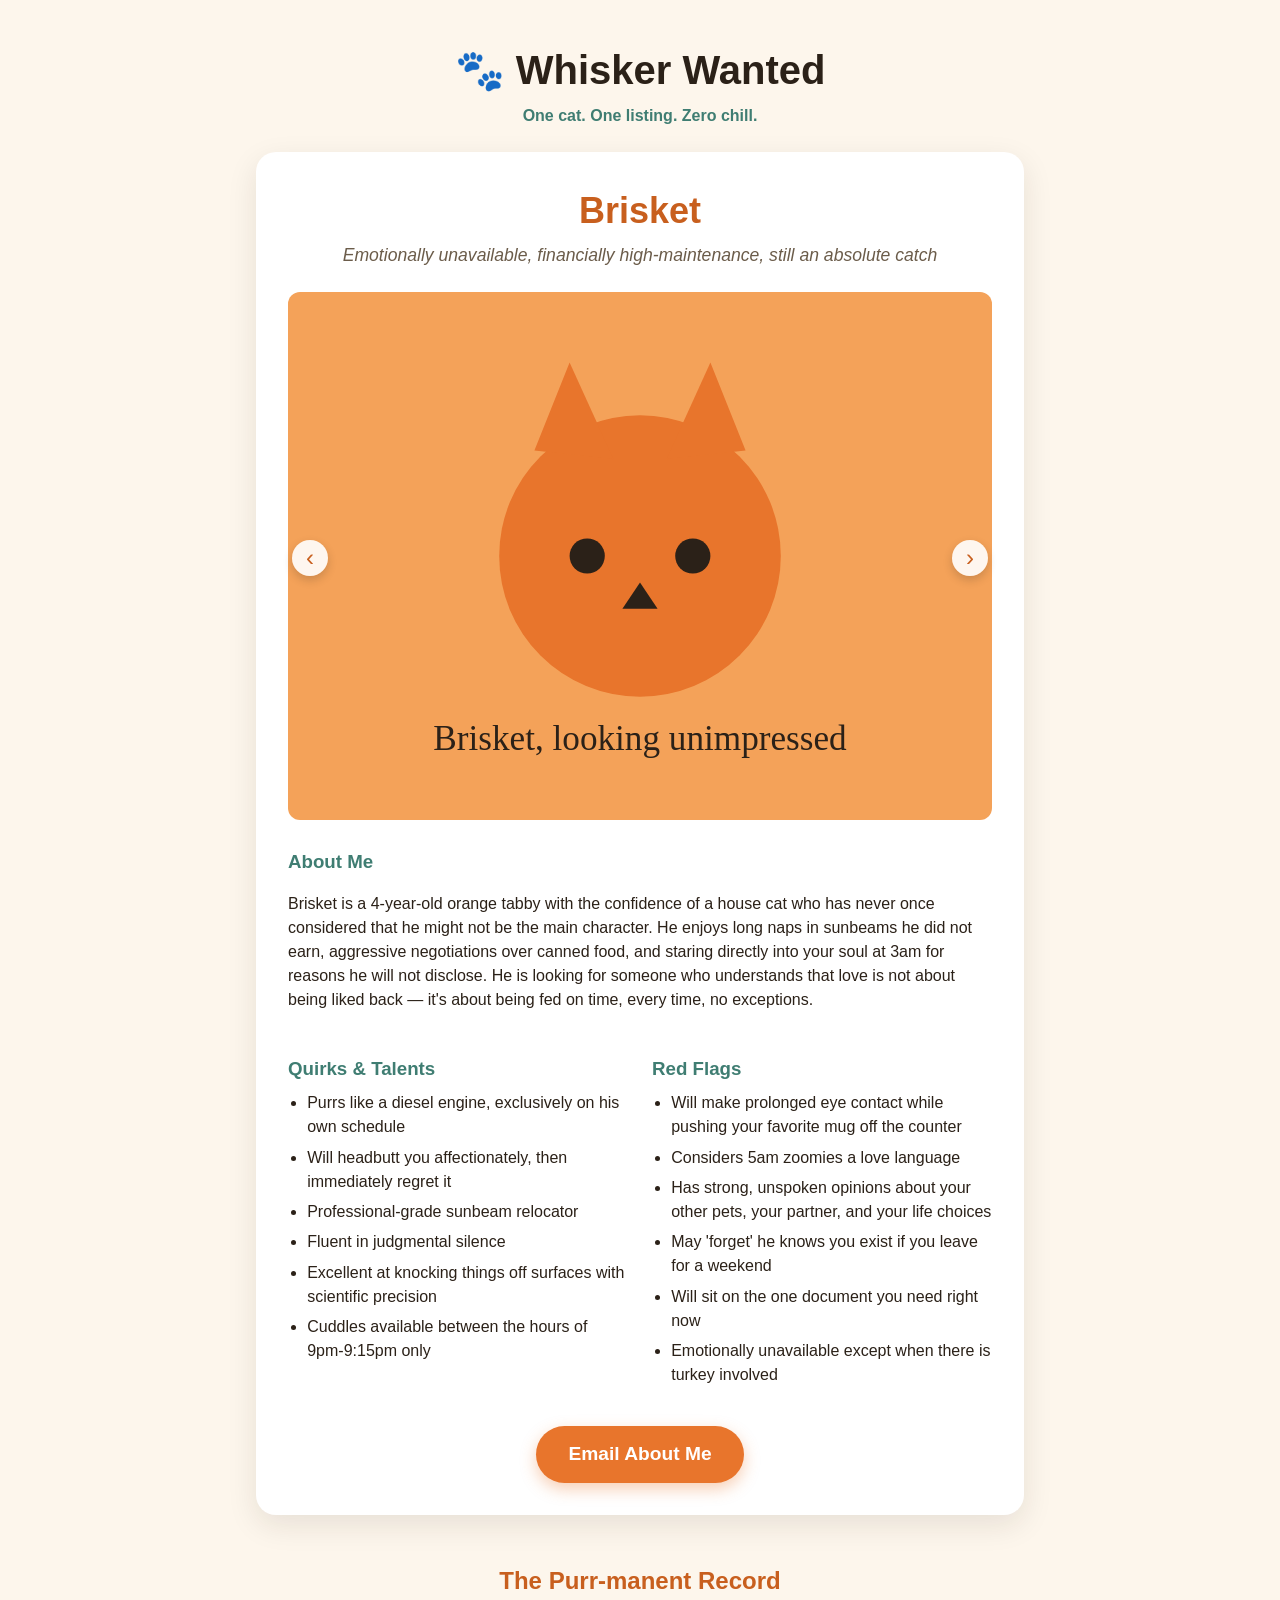
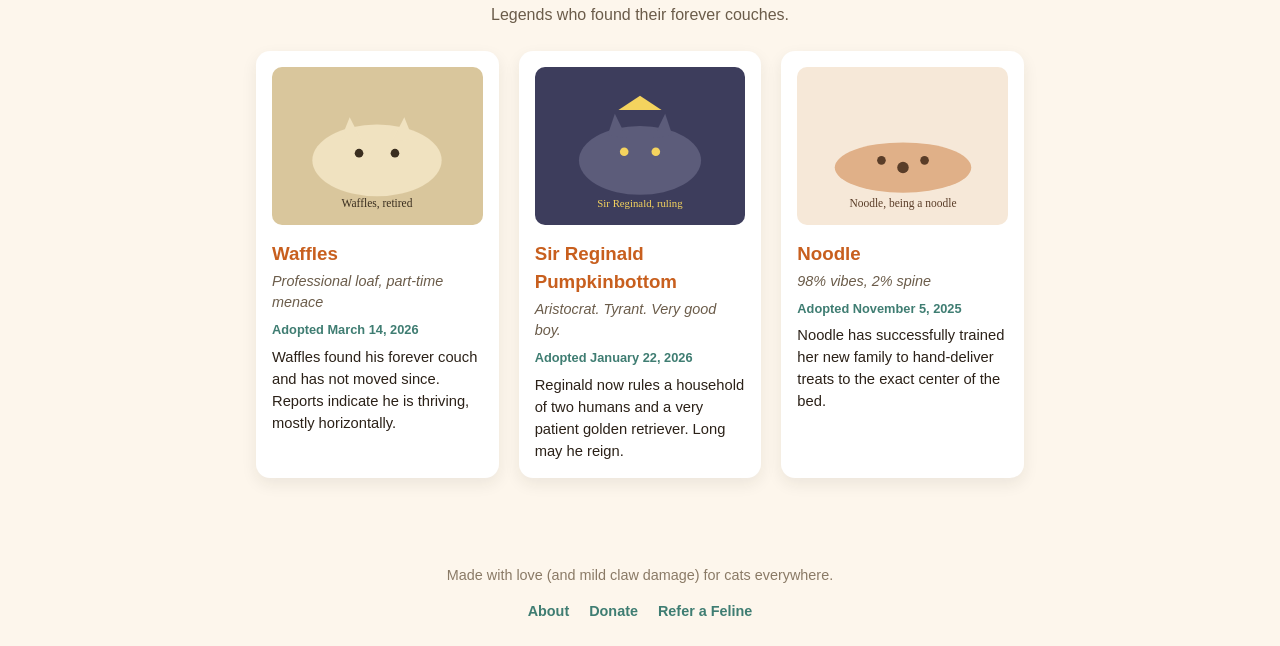
==== index.html @ fd33b9ab "init" ====
<!DOCTYPE html>
<html lang="en">
<head>
<meta charset="UTF-8">
<meta name="viewport" content="width=device-width, initial-scale=1.0">
<title>Whisker Wanted</title>
<link rel="stylesheet" href="style.css">
</head>
<body>

<header class="site-header">
  <h1>🐾 Whisker Wanted</h1>
  <p class="site-subtitle">One cat. One listing. Zero chill.</p>
</header>

<main>
  <section id="featured-cat" class="cat-card">
    <div class="adopted-banner" id="adopted-banner" hidden>
      <span>ADOPTED!</span>
    </div>

    <div class="cat-header">
      <h2 id="cat-name">Loading…</h2>
      <p class="tagline" id="cat-tagline"></p>
    </div>

    <div class="gallery-carousel">
      <button type="button" class="gallery-nav gallery-prev" id="gallery-prev" aria-label="Previous photo">&#8249;</button>
      <div class="gallery" id="cat-gallery"></div>
      <button type="button" class="gallery-nav gallery-next" id="gallery-next" aria-label="Next photo">&#8250;</button>
    </div>

    <div class="cat-section">
      <h3>About Me</h3>
      <p id="cat-bio"></p>
    </div>

    <div class="cat-section two-col">
      <div>
        <h3>Quirks &amp; Talents</h3>
        <ul id="cat-traits"></ul>
      </div>
      <div>
        <h3>Red Flags</h3>
        <ul id="cat-redflags"></ul>
      </div>
    </div>

    <div class="cta">
      <a id="email-button" class="email-button" href="#">Email About Me</a>
      <p class="adopted-note" id="adopted-note" hidden></p>
    </div>
  </section>

  <section id="archive" class="archive-section">
    <h2>The Purr-manent Record</h2>
    <p class="archive-subtitle">Legends who found their forever couches.</p>
    <div class="archive-grid" id="archive-grid"></div>
  </section>
</main>

<footer class="site-footer">
  <p>Made with love (and mild claw damage) for cats everywhere.</p>
  <nav class="footer-links">
    <a href="about.html">About</a>
    <a href="donate.html">Donate</a>
    <a href="refer.html">Refer a Feline</a>
  </nav>
</footer>

<script src="script.js"></script>
</body>
</html>
---- style.css ----
:root {
  --cream: #fdf6ec;
  --orange: #e8752c;
  --orange-dark: #c85f1e;
  --teal: #3f7d72;
  --ink: #2b2118;
  --card-bg: #ffffff;
}

* { box-sizing: border-box; }

body {
  margin: 0;
  font-family: -apple-system, BlinkMacSystemFont, "Segoe UI", Roboto, sans-serif;
  background: var(--cream);
  color: var(--ink);
  line-height: 1.5;
}

.site-header {
  text-align: center;
  padding: 2.5rem 1rem 1.5rem;
}

.site-header h1 {
  margin: 0;
  font-size: 2.5rem;
}

.site-subtitle {
  margin: 0.25rem 0 0;
  color: var(--teal);
  font-weight: 600;
}

main {
  max-width: 800px;
  margin: 0 auto;
  padding: 0 1rem 3rem;
}

.cat-card {
  position: relative;
  background: var(--card-bg);
  border-radius: 20px;
  padding: 2rem;
  box-shadow: 0 10px 30px rgba(43, 33, 24, 0.1);
  overflow: hidden;
}

.cat-header {
  text-align: center;
  margin-bottom: 1.5rem;
}

.cat-header h2 {
  font-size: 2.25rem;
  margin: 0 0 0.25rem;
  color: var(--orange-dark);
}

.tagline {
  font-style: italic;
  color: #6b5c4a;
  margin: 0;
  font-size: 1.1rem;
}

.gallery-carousel {
  position: relative;
  margin-bottom: 1.5rem;
}

.gallery {
  display: flex;
  gap: 0.75rem;
  overflow-x: auto;
  scroll-snap-type: x mandatory;
  scroll-behavior: smooth;
  -webkit-overflow-scrolling: touch;
  scrollbar-width: none;
  padding: 0 0 0.25rem;
}

.gallery::-webkit-scrollbar {
  display: none;
}

.gallery img {
  flex: 0 0 82%;
  scroll-snap-align: center;
  border-radius: 12px;
  display: block;
  aspect-ratio: 4 / 3;
  object-fit: cover;
}

.gallery-nav {
  position: absolute;
  top: 50%;
  transform: translateY(-50%);
  width: 2.25rem;
  height: 2.25rem;
  border-radius: 50%;
  border: none;
  background: rgba(255, 255, 255, 0.9);
  color: var(--orange-dark);
  font-size: 1.5rem;
  line-height: 1;
  display: flex;
  align-items: center;
  justify-content: center;
  cursor: pointer;
  box-shadow: 0 4px 10px rgba(43, 33, 24, 0.2);
  z-index: 2;
  transition: background 0.15s ease;
}

.gallery-nav:hover {
  background: #fff;
}

.gallery-prev {
  left: 0.25rem;
}

.gallery-next {
  right: 0.25rem;
}

@media (min-width: 640px) {
  .gallery img {
    flex-basis: calc((100% - 1.5rem) / 3);
    scroll-snap-align: start;
  }
}

.cat-section {
  margin-bottom: 1.5rem;
}

.cat-section h3 {
  color: var(--teal);
  margin-bottom: 0.5rem;
}

.two-col {
  display: grid;
  grid-template-columns: 1fr 1fr;
  gap: 1.5rem;
}

.cat-section ul {
  margin: 0;
  padding-left: 1.2rem;
}

.cat-section li {
  margin-bottom: 0.4rem;
}

.cta {
  text-align: center;
  margin-top: 2rem;
}

.email-button {
  display: inline-block;
  background: var(--orange);
  color: white;
  text-decoration: none;
  font-weight: 700;
  font-size: 1.2rem;
  padding: 0.9rem 2rem;
  border-radius: 999px;
  transition: transform 0.15s ease, background 0.15s ease;
  box-shadow: 0 6px 16px rgba(232, 117, 44, 0.35);
}

.email-button:hover {
  background: var(--orange-dark);
  transform: translateY(-2px);
}

.email-button.disabled {
  background: #b8b0a4;
  box-shadow: none;
  pointer-events: none;
  cursor: default;
}

.adopted-note {
  margin-top: 0.75rem;
  color: var(--teal);
  font-weight: 600;
}

/* Adopted banner */
.adopted-banner {
  position: absolute;
  top: 28px;
  right: -48px;
  background: var(--teal);
  color: white;
  padding: 0.5rem 3rem;
  transform: rotate(35deg);
  font-weight: 800;
  letter-spacing: 2px;
  font-size: 1.1rem;
  box-shadow: 0 4px 10px rgba(0,0,0,0.25);
  z-index: 5;
}

.cat-card.is-adopted .gallery {
  filter: grayscale(0.5) brightness(0.85);
}

/* Archive */
.archive-section {
  margin-top: 3rem;
  text-align: center;
}

.archive-section h2 {
  color: var(--orange-dark);
  margin-bottom: 0.25rem;
}

.archive-subtitle {
  color: #6b5c4a;
  margin-top: 0;
  margin-bottom: 1.5rem;
}

.archive-grid {
  display: grid;
  grid-template-columns: repeat(auto-fit, minmax(200px, 1fr));
  gap: 1.25rem;
  text-align: left;
}

.archive-card {
  background: var(--card-bg);
  border-radius: 14px;
  padding: 1rem;
  box-shadow: 0 6px 16px rgba(43, 33, 24, 0.08);
}

.archive-card img {
  width: 100%;
  border-radius: 10px;
  aspect-ratio: 4 / 3;
  object-fit: cover;
  margin-bottom: 0.5rem;
}

.archive-card h3 {
  margin: 0 0 0.15rem;
  color: var(--orange-dark);
}

.archive-card .archive-tagline {
  font-style: italic;
  font-size: 0.9rem;
  color: #6b5c4a;
  margin: 0 0 0.4rem;
}

.archive-card .archive-date {
  font-size: 0.8rem;
  color: var(--teal);
  font-weight: 600;
  margin: 0 0 0.4rem;
}

.archive-card p.archive-blurb {
  margin: 0;
  font-size: 0.92rem;
}

.site-footer {
  text-align: center;
  padding: 1.5rem;
  color: #8a7a66;
  font-size: 0.9rem;
}

.footer-links {
  margin-top: 0.75rem;
  display: flex;
  justify-content: center;
  gap: 1.25rem;
}

.footer-links a {
  color: var(--teal);
  font-weight: 600;
  text-decoration: none;
}

.footer-links a:hover {
  text-decoration: underline;
}

/* Secondary pages (About / Donate / Refer a Feline) */
.page-section {
  background: var(--card-bg);
  border-radius: 20px;
  padding: 2rem;
  box-shadow: 0 10px 30px rgba(43, 33, 24, 0.1);
  margin-bottom: 1.5rem;
}

.page-section h2 {
  color: var(--orange-dark);
  margin-top: 0;
}

.page-section p {
  margin-bottom: 1rem;
}

.back-home {
  display: inline-block;
  margin-bottom: 1.5rem;
  color: var(--teal);
  font-weight: 600;
  text-decoration: none;
}

.back-home:hover {
  text-decoration: underline;
}

.donate-options {
  display: grid;
  grid-template-columns: repeat(auto-fit, minmax(180px, 1fr));
  gap: 1rem;
  margin-top: 1.5rem;
}

.donate-card {
  background: var(--cream);
  border-radius: 14px;
  padding: 1.25rem;
  text-align: center;
}

.donate-card .amount {
  font-size: 1.5rem;
  font-weight: 800;
  color: var(--orange-dark);
  margin: 0 0 0.25rem;
}

.donate-card p {
  margin: 0;
  font-size: 0.9rem;
  color: #6b5c4a;
}

.contact-form {
  display: grid;
  gap: 1rem;
  max-width: 500px;
}

.contact-form label {
  display: block;
  font-weight: 600;
  margin-bottom: 0.35rem;
  color: var(--ink);
}

.contact-form input,
.contact-form textarea {
  width: 100%;
  padding: 0.65rem 0.8rem;
  border: 1px solid #dcd2c2;
  border-radius: 10px;
  font-family: inherit;
  font-size: 1rem;
  background: var(--cream);
  color: var(--ink);
}

.contact-form textarea {
  min-height: 120px;
  resize: vertical;
}

.contact-form button {
  justify-self: start;
  background: var(--orange);
  color: white;
  border: none;
  font-weight: 700;
  font-size: 1.05rem;
  padding: 0.8rem 1.75rem;
  border-radius: 999px;
  cursor: pointer;
  transition: transform 0.15s ease, background 0.15s ease;
  box-shadow: 0 6px 16px rgba(232, 117, 44, 0.35);
}

.contact-form button:hover {
  background: var(--orange-dark);
  transform: translateY(-2px);
}

@media (max-width: 560px) {
  .two-col {
    grid-template-columns: 1fr;
  }
  .gallery {
    grid-template-columns: repeat(2, 1fr);
  }
  .adopted-banner {
    font-size: 0.9rem;
    right: -55px;
    top: 22px;
  }
}
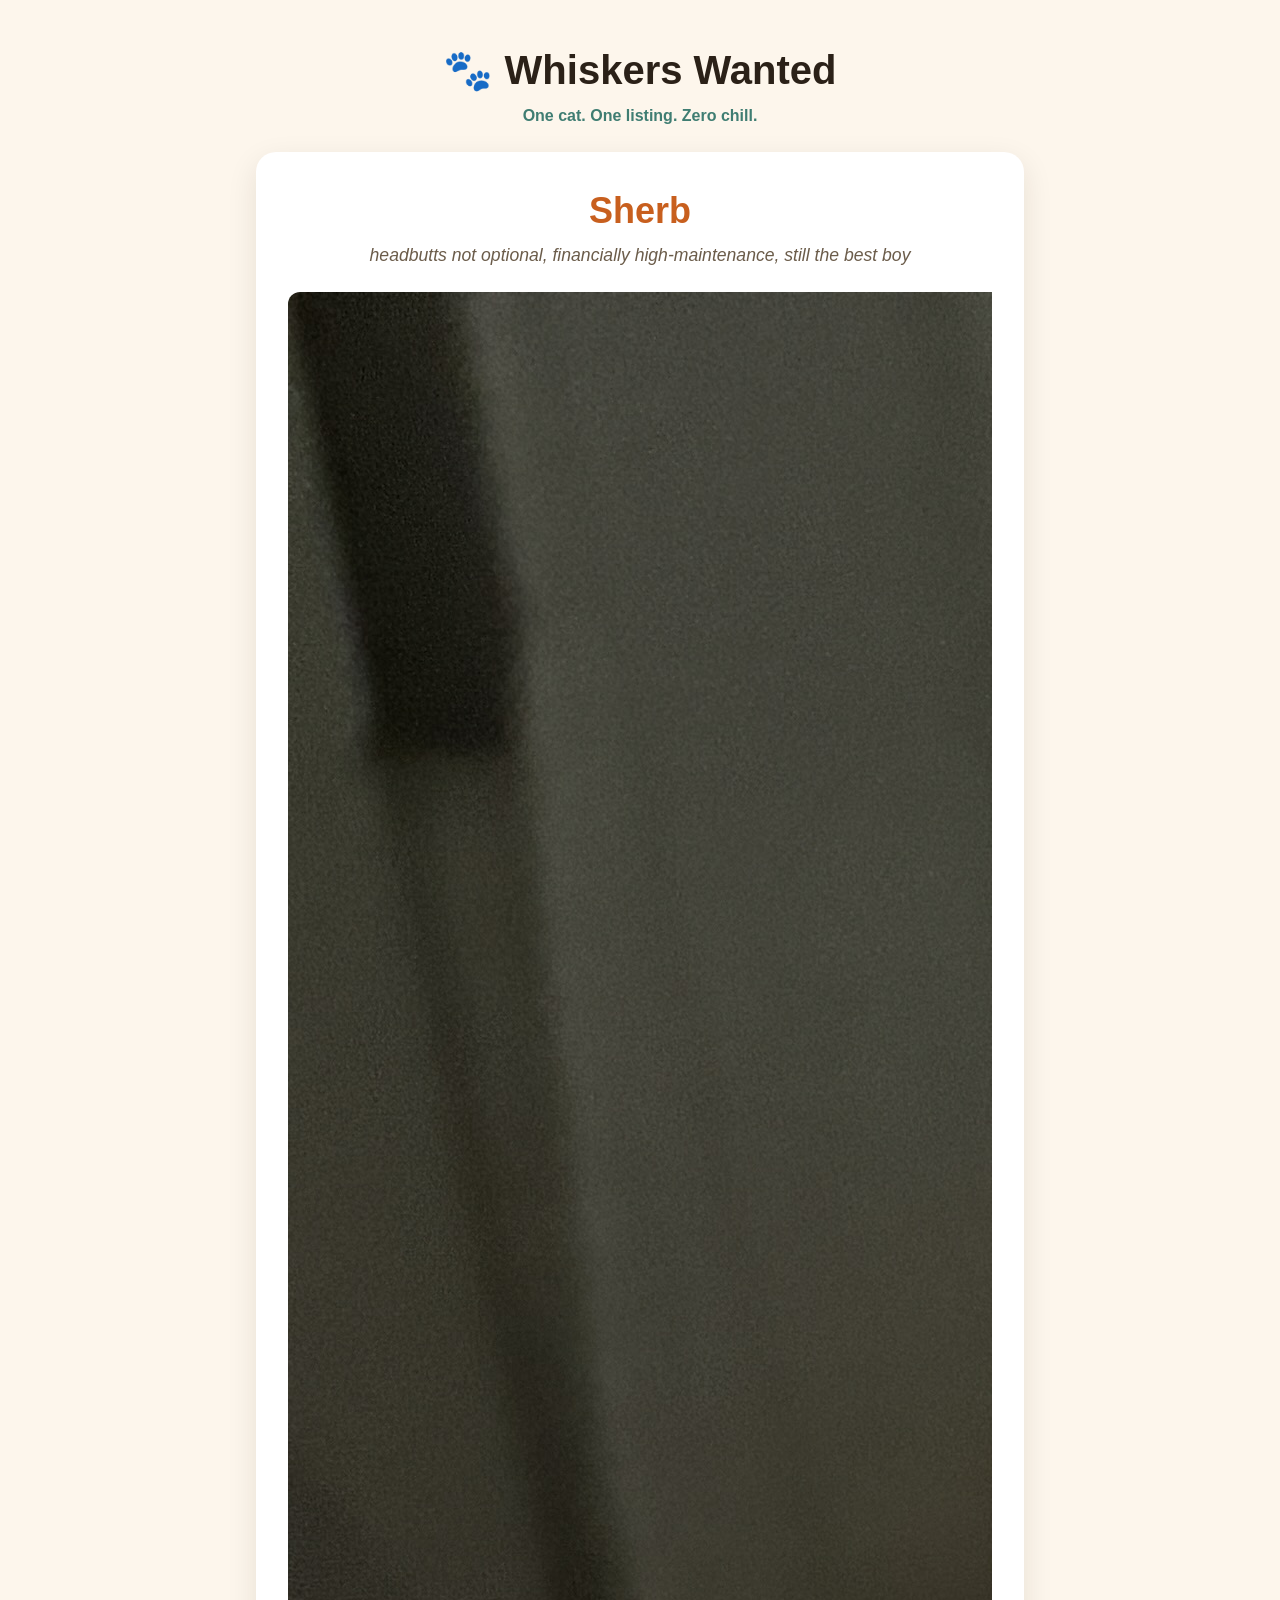
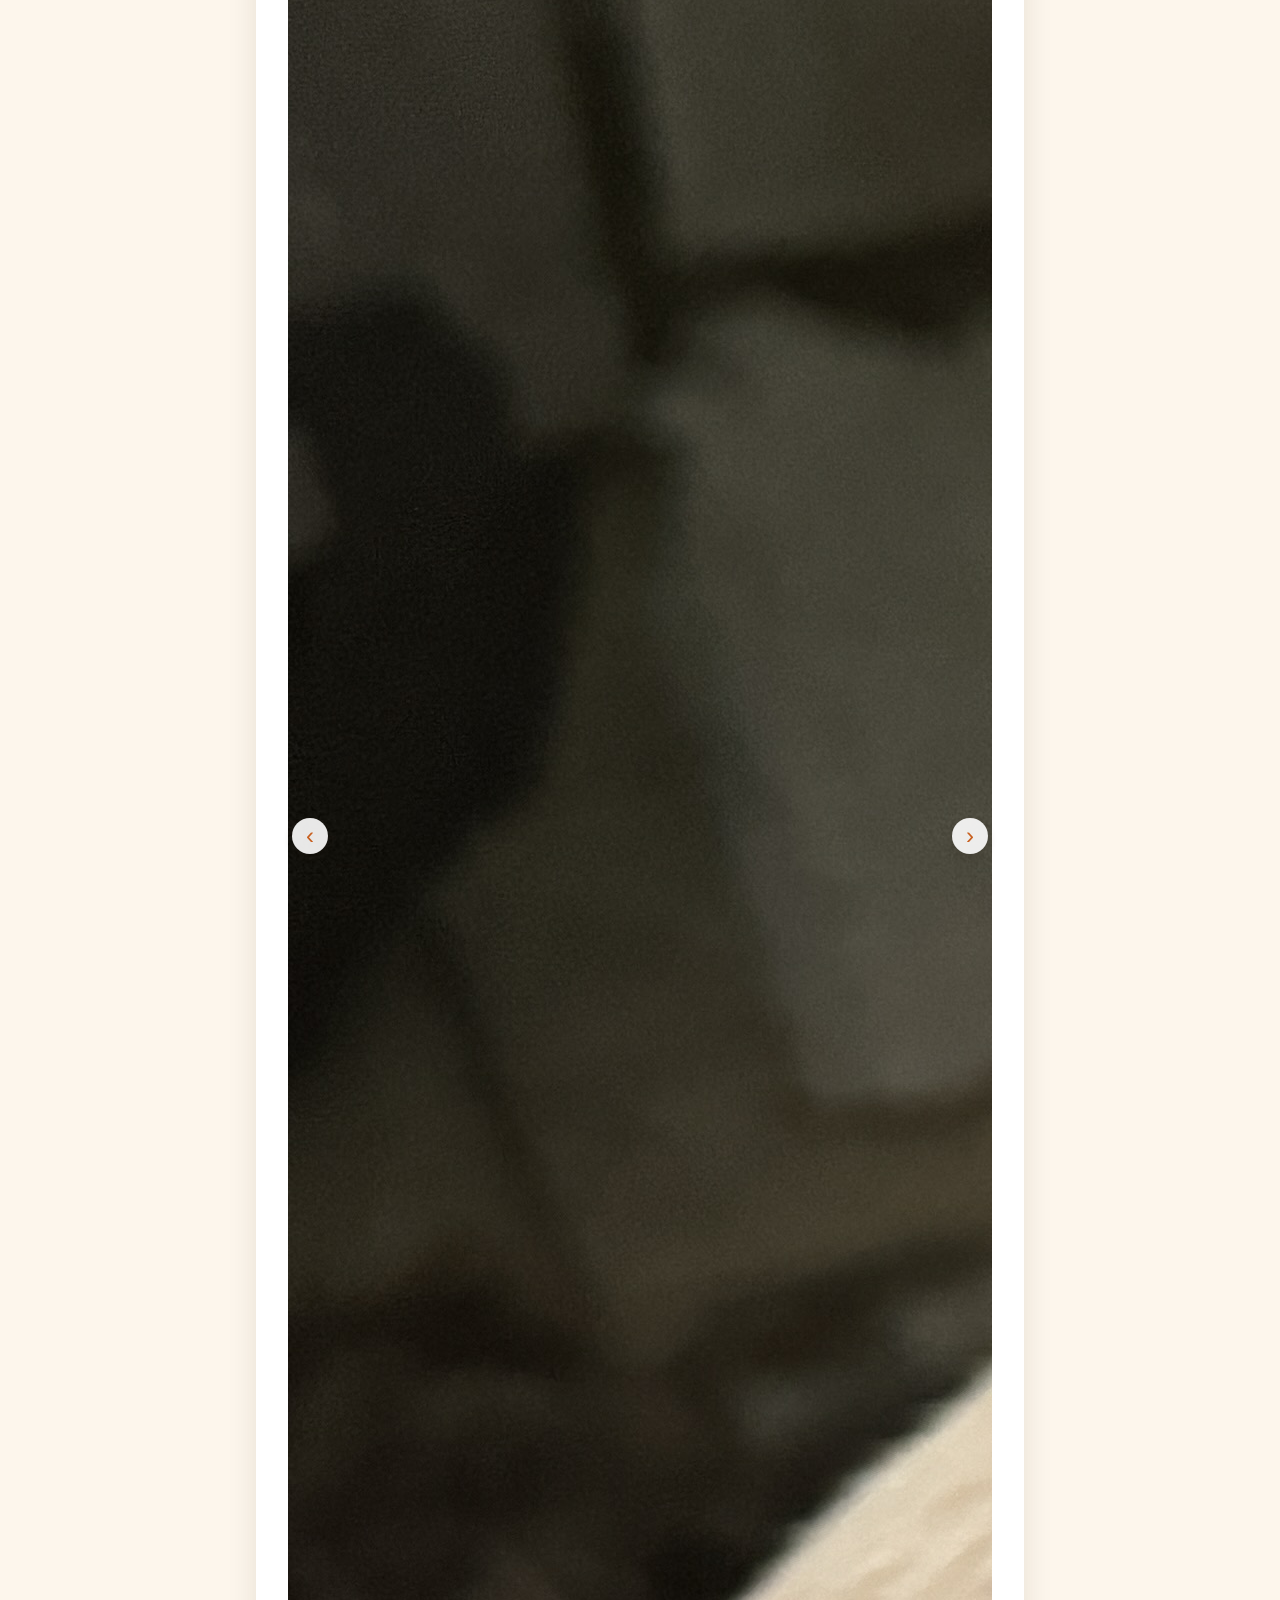
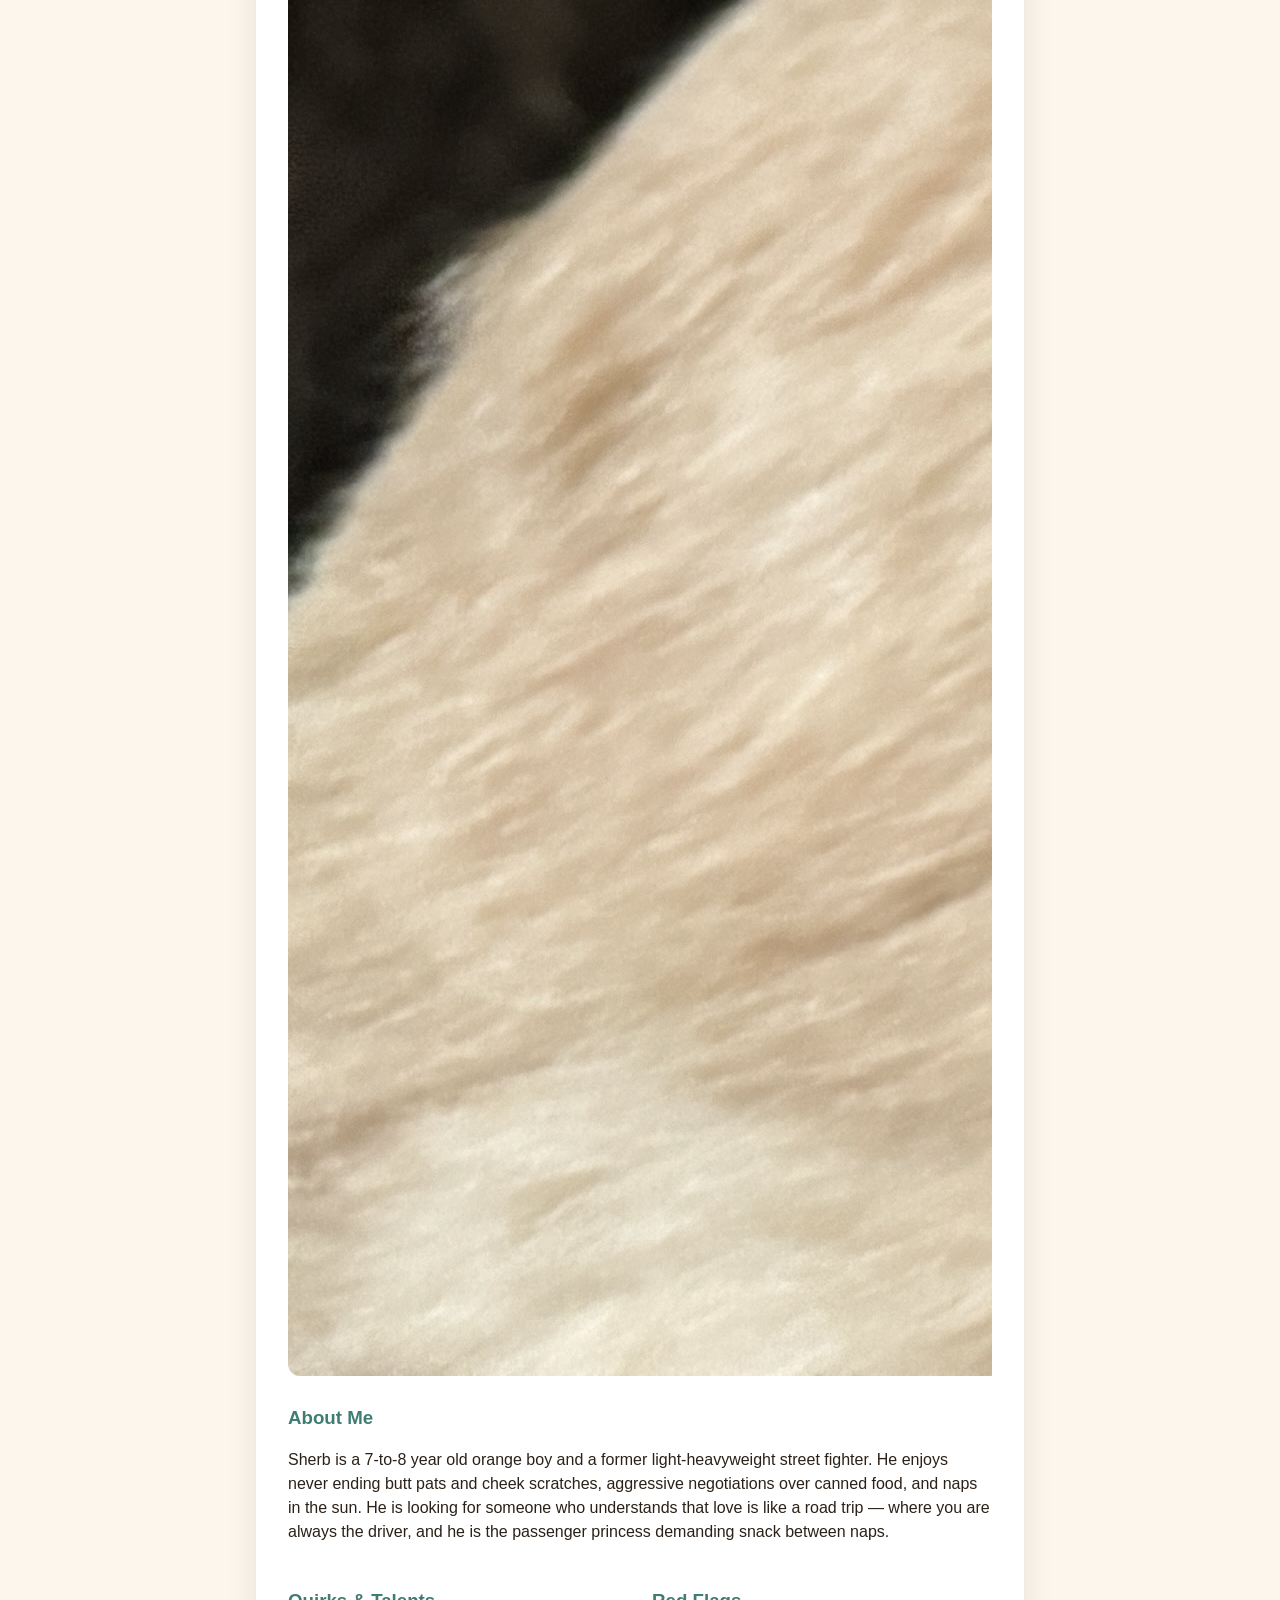
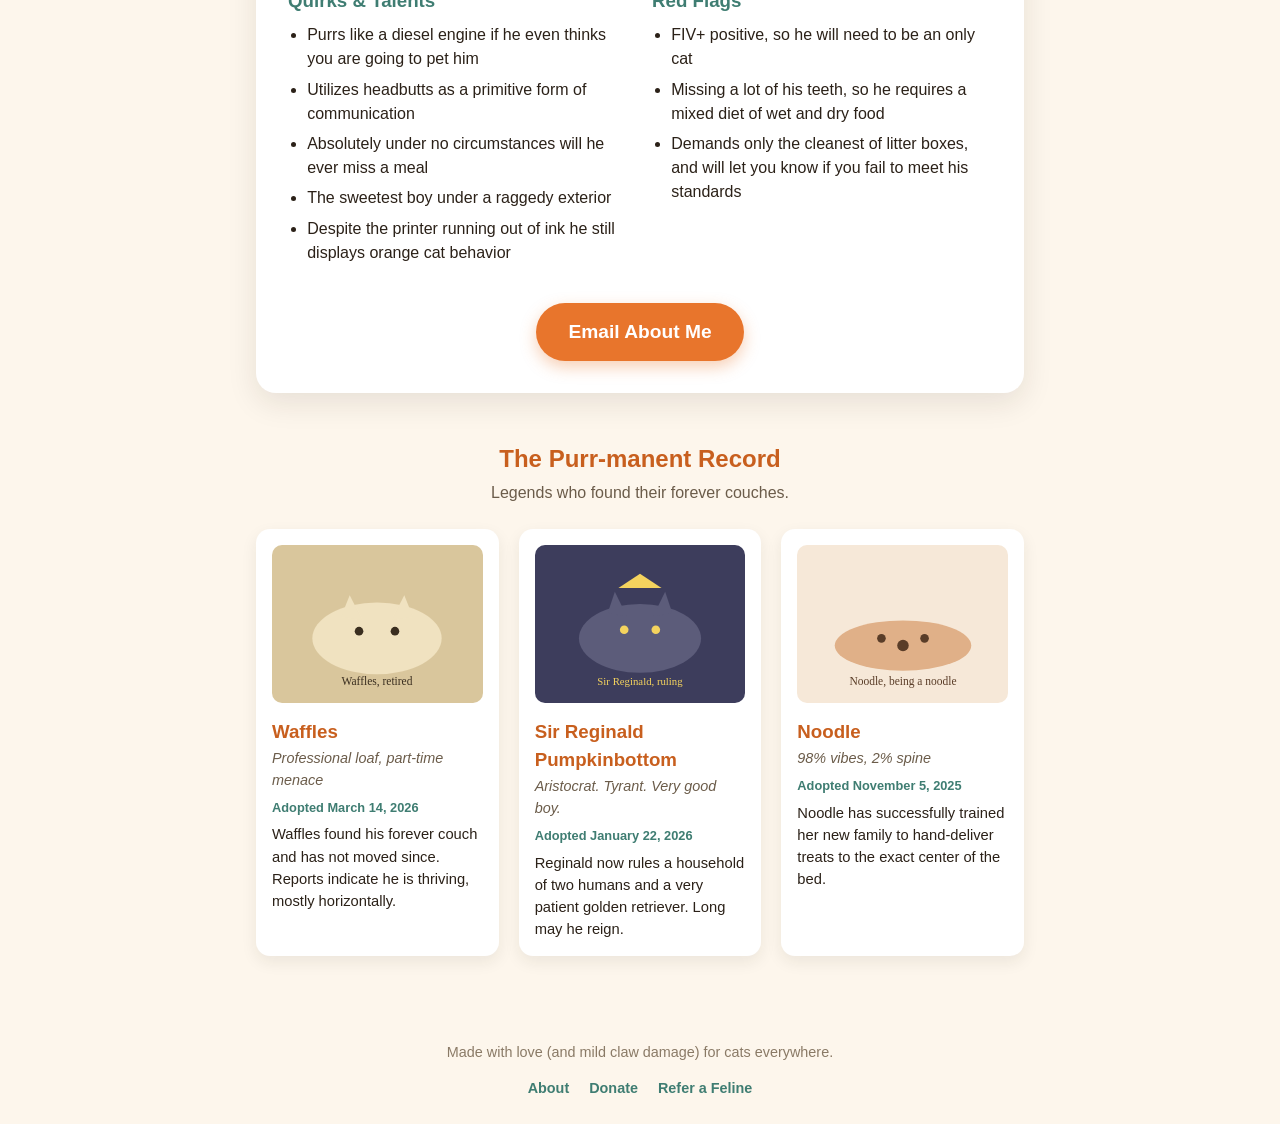
==== commit 11ba5219: "add sherb among some other nit text changes" ====
--- a/index.html
+++ b/index.html
@@ -1,73 +1,86 @@
-<!DOCTYPE html>
+<!doctype html>
 <html lang="en">
-<head>
-<meta charset="UTF-8">
-<meta name="viewport" content="width=device-width, initial-scale=1.0">
-<title>Whisker Wanted</title>
-<link rel="stylesheet" href="style.css">
-</head>
-<body>
+  <head>
+    <meta charset="UTF-8" />
+    <meta name="viewport" content="width=device-width, initial-scale=1.0" />
+    <title>Whiskers Wanted</title>
+    <link rel="stylesheet" href="style.css" />
+  </head>
+  <body>
+    <header class="site-header">
+      <h1>🐾 Whiskers Wanted</h1>
+      <p class="site-subtitle">One cat. One listing. Zero chill.</p>
+    </header>
 
-<header class="site-header">
-  <h1>🐾 Whisker Wanted</h1>
-  <p class="site-subtitle">One cat. One listing. Zero chill.</p>
-</header>
+    <main>
+      <section id="featured-cat" class="cat-card">
+        <div class="adopted-banner" id="adopted-banner" hidden>
+          <span>ADOPTED!</span>
+        </div>
 
-<main>
-  <section id="featured-cat" class="cat-card">
-    <div class="adopted-banner" id="adopted-banner" hidden>
-      <span>ADOPTED!</span>
-    </div>
+        <div class="cat-header">
+          <h2 id="cat-name">Loading…</h2>
+          <p class="tagline" id="cat-tagline"></p>
+        </div>
 
-    <div class="cat-header">
-      <h2 id="cat-name">Loading…</h2>
-      <p class="tagline" id="cat-tagline"></p>
-    </div>
+        <div class="gallery-carousel">
+          <button
+            type="button"
+            class="gallery-nav gallery-prev"
+            id="gallery-prev"
+            aria-label="Previous photo"
+          >
+            &#8249;
+          </button>
+          <div class="gallery" id="cat-gallery"></div>
+          <button
+            type="button"
+            class="gallery-nav gallery-next"
+            id="gallery-next"
+            aria-label="Next photo"
+          >
+            &#8250;
+          </button>
+        </div>
 
-    <div class="gallery-carousel">
-      <button type="button" class="gallery-nav gallery-prev" id="gallery-prev" aria-label="Previous photo">&#8249;</button>
-      <div class="gallery" id="cat-gallery"></div>
-      <button type="button" class="gallery-nav gallery-next" id="gallery-next" aria-label="Next photo">&#8250;</button>
-    </div>
+        <div class="cat-section">
+          <h3>About Me</h3>
+          <p id="cat-bio"></p>
+        </div>
 
-    <div class="cat-section">
-      <h3>About Me</h3>
-      <p id="cat-bio"></p>
-    </div>
+        <div class="cat-section two-col">
+          <div>
+            <h3>Quirks &amp; Talents</h3>
+            <ul id="cat-traits"></ul>
+          </div>
+          <div>
+            <h3>Red Flags</h3>
+            <ul id="cat-redflags"></ul>
+          </div>
+        </div>
 
-    <div class="cat-section two-col">
-      <div>
-        <h3>Quirks &amp; Talents</h3>
-        <ul id="cat-traits"></ul>
-      </div>
-      <div>
-        <h3>Red Flags</h3>
-        <ul id="cat-redflags"></ul>
-      </div>
-    </div>
+        <div class="cta">
+          <a id="email-button" class="email-button" href="#">Email About Me</a>
+          <p class="adopted-note" id="adopted-note" hidden></p>
+        </div>
+      </section>
 
-    <div class="cta">
-      <a id="email-button" class="email-button" href="#">Email About Me</a>
-      <p class="adopted-note" id="adopted-note" hidden></p>
-    </div>
-  </section>
+      <section id="archive" class="archive-section">
+        <h2>The Purr-manent Record</h2>
+        <p class="archive-subtitle">Legends who found their forever couches.</p>
+        <div class="archive-grid" id="archive-grid"></div>
+      </section>
+    </main>
 
-  <section id="archive" class="archive-section">
-    <h2>The Purr-manent Record</h2>
-    <p class="archive-subtitle">Legends who found their forever couches.</p>
-    <div class="archive-grid" id="archive-grid"></div>
-  </section>
-</main>
+    <footer class="site-footer">
+      <p>Made with love (and mild claw damage) for cats everywhere.</p>
+      <nav class="footer-links">
+        <a href="about.html">About</a>
+        <a href="donate.html">Donate</a>
+        <a href="refer.html">Refer a Feline</a>
+      </nav>
+    </footer>
 
-<footer class="site-footer">
-  <p>Made with love (and mild claw damage) for cats everywhere.</p>
-  <nav class="footer-links">
-    <a href="about.html">About</a>
-    <a href="donate.html">Donate</a>
-    <a href="refer.html">Refer a Feline</a>
-  </nav>
-</footer>
-
-<script src="script.js"></script>
-</body>
+    <script src="script.js"></script>
+  </body>
 </html>
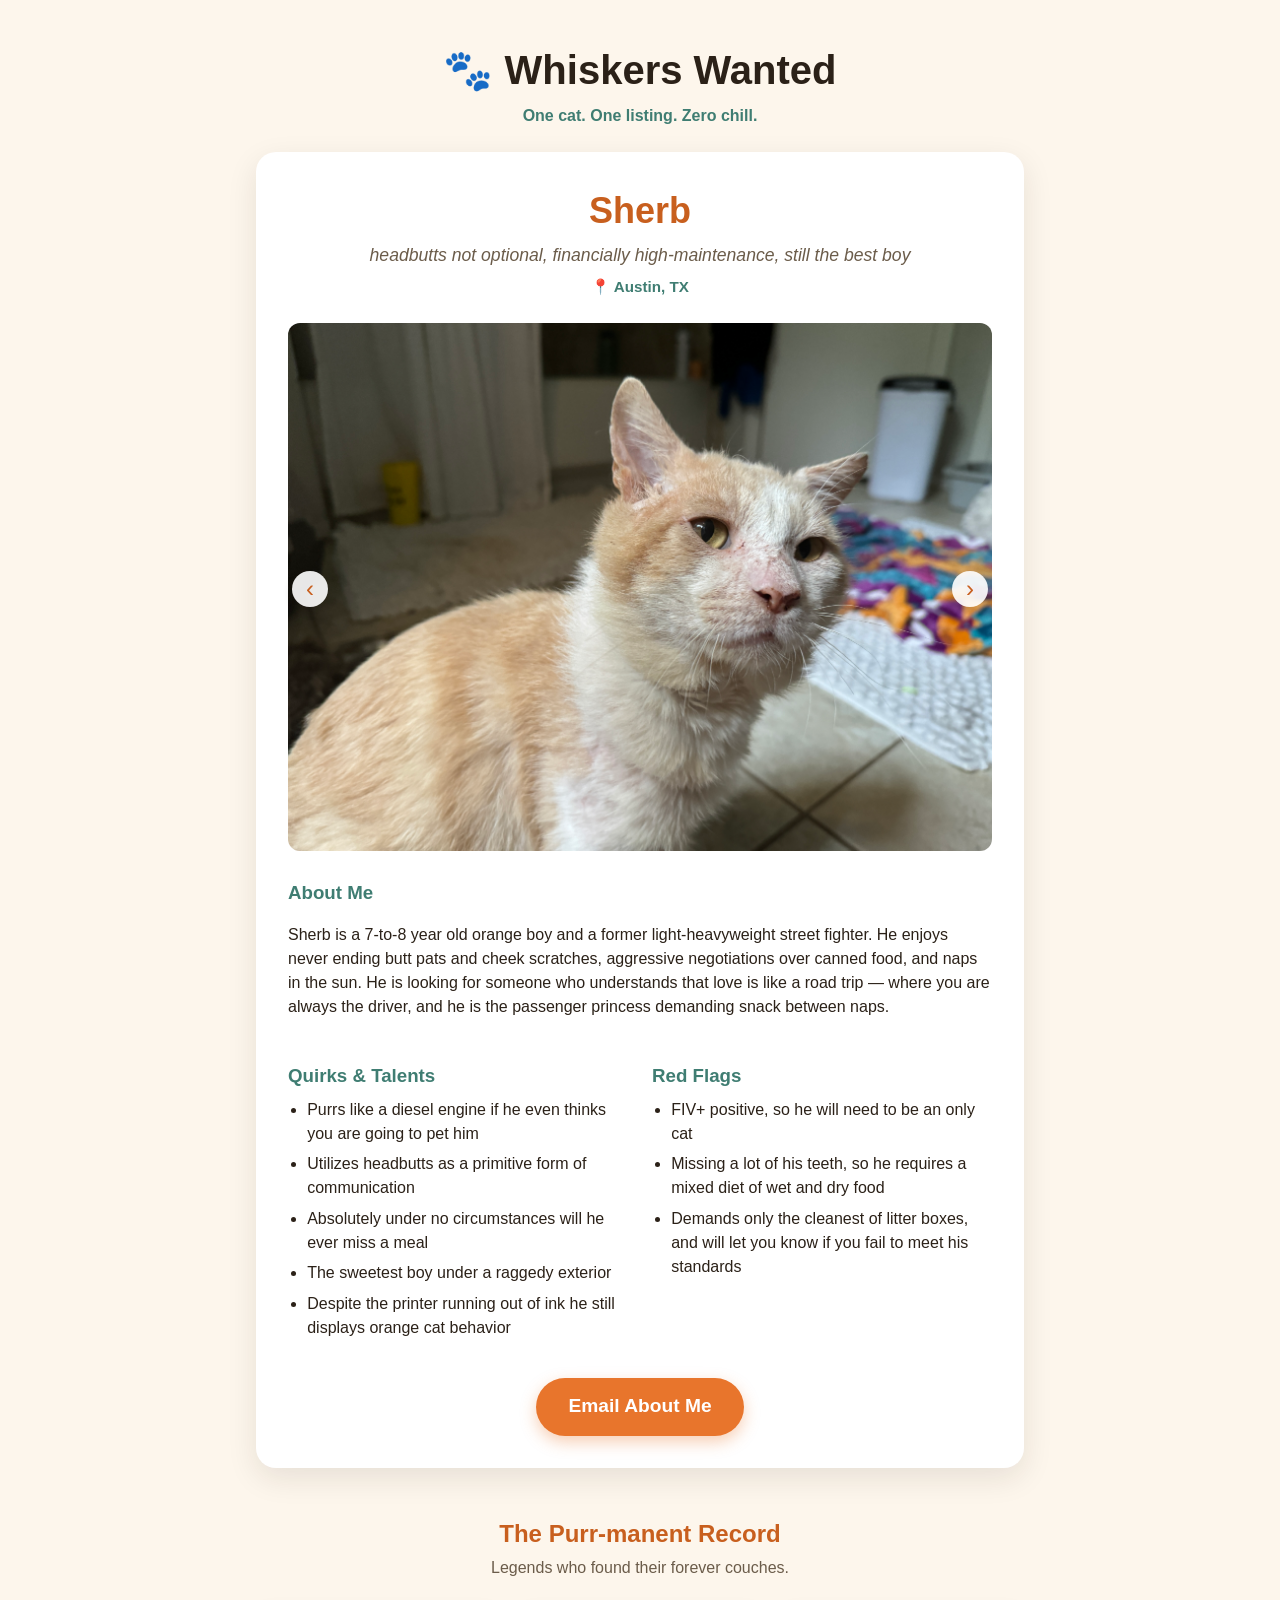
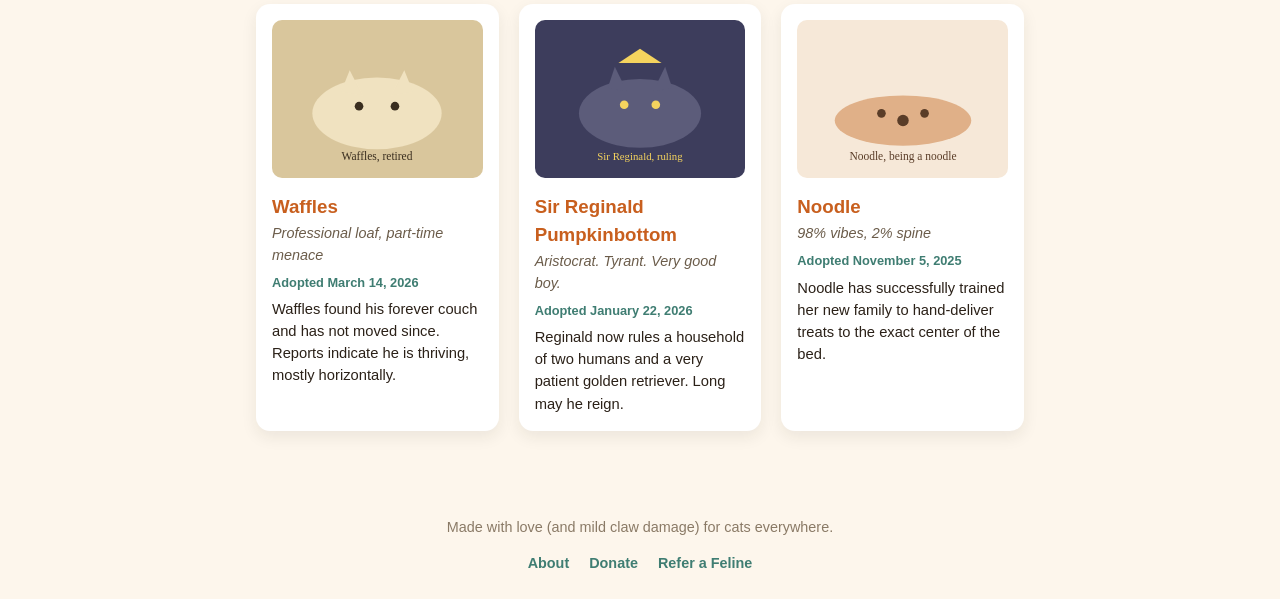
==== commit 3cae6ffc: "add deployment and php for mail site should go live on push" ====
--- a/index.html
+++ b/index.html
@@ -21,6 +21,7 @@
         <div class="cat-header">
           <h2 id="cat-name">Loading…</h2>
           <p class="tagline" id="cat-tagline"></p>
+          <p class="cat-location" id="cat-location" hidden></p>
         </div>
 
         <div class="gallery-carousel">
@@ -81,6 +82,13 @@
       </nav>
     </footer>
 
+    <dialog id="lightbox" class="lightbox" aria-label="Photo viewer">
+      <button type="button" class="lightbox-btn lightbox-close" id="lightbox-close" aria-label="Close photo viewer">&times;</button>
+      <button type="button" class="lightbox-btn lightbox-prev" id="lightbox-prev" aria-label="Previous photo">&#8249;</button>
+      <img class="lightbox-img" id="lightbox-img" alt="" />
+      <button type="button" class="lightbox-btn lightbox-next" id="lightbox-next" aria-label="Next photo">&#8250;</button>
+    </dialog>
+
     <script src="script.js"></script>
   </body>
 </html>
--- a/style.css
+++ b/style.css
@@ -66,9 +66,17 @@
   font-size: 1.1rem;
 }
 
+.cat-location {
+  margin: 0.5rem 0 0;
+  color: var(--teal);
+  font-weight: 600;
+  font-size: 0.95rem;
+}
+
 .gallery-carousel {
   position: relative;
   margin-bottom: 1.5rem;
+  min-width: 0;
 }
 
 .gallery {
@@ -93,6 +101,10 @@
   display: block;
   aspect-ratio: 4 / 3;
   object-fit: cover;
+  min-width: 0;
+  max-width: 100%;
+  height: auto;
+  cursor: zoom-in;
 }
 
 .gallery-nav {
@@ -130,9 +142,84 @@
 
 @media (min-width: 640px) {
   .gallery img {
-    flex-basis: calc((100% - 1.5rem) / 3);
-    scroll-snap-align: start;
+    flex-basis: 100%;
   }
+}
+
+/* Lightbox (click-to-enlarge) */
+.lightbox {
+  width: 100vw;
+  height: 100vh;
+  max-width: none;
+  max-height: none;
+  margin: 0;
+  padding: 0;
+  border: none;
+  background: transparent;
+  overflow: hidden;
+}
+
+.lightbox[open] {
+  display: flex;
+  align-items: center;
+  justify-content: center;
+}
+
+.lightbox::backdrop {
+  background: rgba(20, 14, 9, 0.88);
+}
+
+html:has(.lightbox[open]) {
+  overflow: hidden;
+}
+
+.lightbox-img {
+  max-width: min(92vw, 1400px);
+  max-height: 88vh;
+  object-fit: contain;
+  border-radius: 8px;
+  box-shadow: 0 10px 40px rgba(0, 0, 0, 0.5);
+}
+
+.lightbox-btn {
+  position: absolute;
+  width: 2.75rem;
+  height: 2.75rem;
+  border-radius: 50%;
+  border: none;
+  background: rgba(255, 255, 255, 0.92);
+  color: var(--orange-dark);
+  font-size: 1.75rem;
+  line-height: 1;
+  display: flex;
+  align-items: center;
+  justify-content: center;
+  cursor: pointer;
+}
+
+.lightbox-btn:hover {
+  background: #fff;
+}
+
+.lightbox-btn[hidden] {
+  display: none;
+}
+
+.lightbox-close {
+  top: 1rem;
+  right: 1rem;
+}
+
+.lightbox-prev {
+  left: 1rem;
+  top: 50%;
+  transform: translateY(-50%);
+}
+
+.lightbox-next {
+  right: 1rem;
+  top: 50%;
+  transform: translateY(-50%);
 }
 
 .cat-section {
